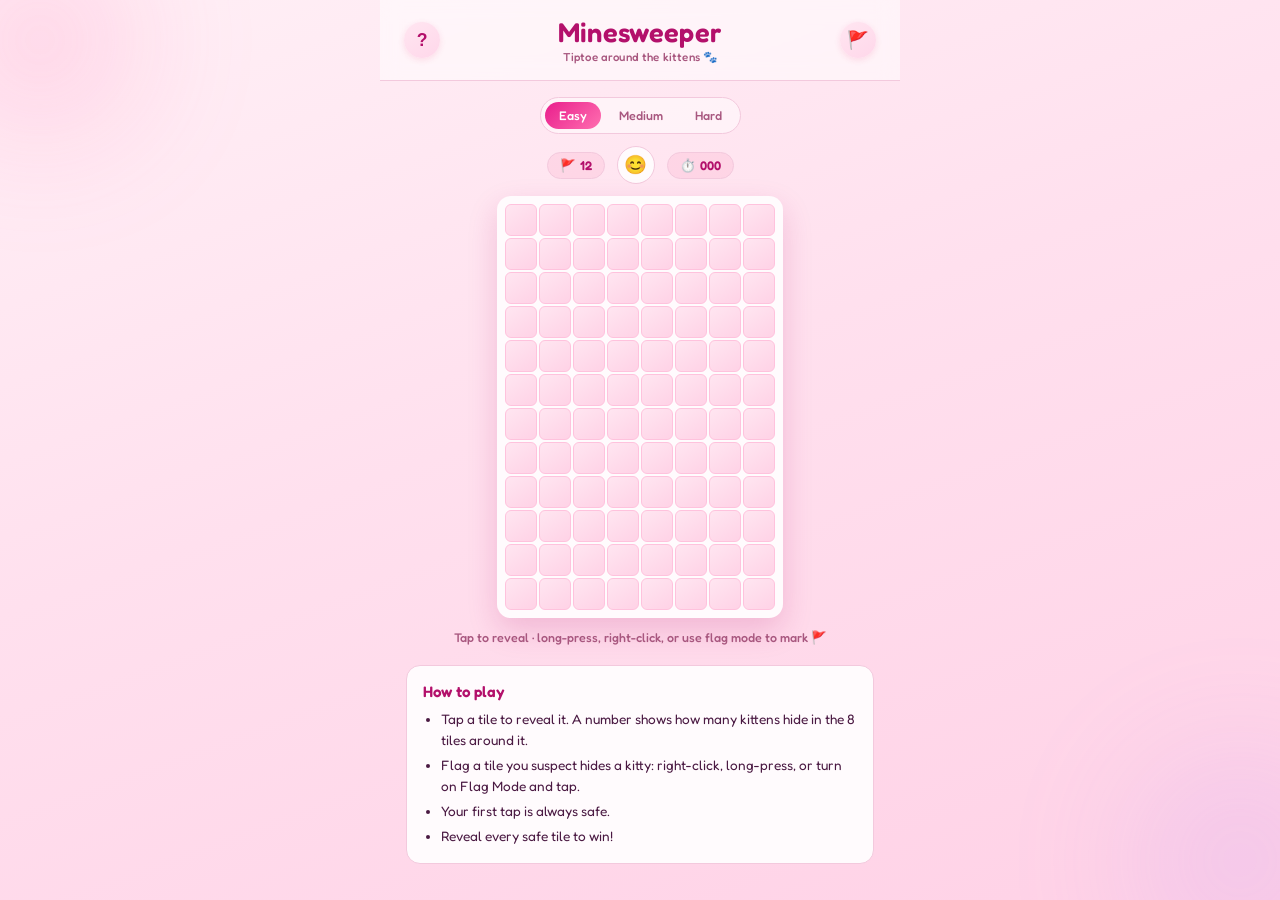
==== games/minesweeper/index.html @ 0f602da5 "Add files via upload" ====
<!DOCTYPE html>
<html lang="en">
<head>
<meta charset="UTF-8">
<meta name="viewport" content="width=device-width, initial-scale=1.0, maximum-scale=1.0, user-scalable=no, viewport-fit=cover">
<title>Minesweeper — Tiptoe Around the Kittens</title>
<link rel="icon" href="favicon.svg" type="image/svg+xml">
<link rel="preconnect" href="https://fonts.googleapis.com">
<link rel="preconnect" href="https://fonts.gstatic.com" crossorigin>
<link href="https://fonts.googleapis.com/css2?family=Fredoka:wght@400;500;600;700&display=swap" rel="stylesheet">
<link rel="stylesheet" href="style.css">
</head>
<body>
  <div class="bg-blob blob-1"></div>
  <div class="bg-blob blob-2"></div>
  <div class="bg-blob blob-3"></div>

  <header class="header">
    <div class="header-left">
      <button id="help-btn" class="icon-btn" title="How to play" aria-label="How to play">?</button>
    </div>
    <div class="title-wrap">
      <h1 class="title">Minesweeper</h1>
      <p class="subtitle">Tiptoe around the kittens 🐾</p>
    </div>
    <div class="header-actions">
      <button id="flag-mode-btn" class="icon-btn" title="Toggle flag mode" aria-label="Toggle flag mode">🚩</button>
    </div>
  </header>

  <div class="control-bar">
    <div class="difficulty-group" id="difficulty-group">
      <button class="diff-btn active" data-level="easy">Easy</button>
      <button class="diff-btn" data-level="medium">Medium</button>
      <button class="diff-btn" data-level="hard">Hard</button>
    </div>
    <div class="status-row">
      <div class="counter-badge" aria-label="Mines remaining">🚩<span id="mine-count">10</span></div>
      <button id="face-btn" class="face-btn" aria-label="Reset">😊</button>
      <div class="timer-badge" aria-label="Elapsed time">
        <span class="timer-icon">⏱️</span>
        <span id="timer" class="timer-value">000</span>
      </div>
    </div>
  </div>

  <main class="game">
    <div id="board-wrap" class="board-wrap">
      <div id="board" class="board" aria-label="Minefield"></div>
    </div>
    <p class="hint-line">Tap to reveal · long-press, right-click, or use flag mode to mark 🚩</p>

    <div class="howto">
      <h3>How to play</h3>
      <ul>
        <li>Tap a tile to reveal it. A number shows how many kittens hide in the 8 tiles around it.</li>
        <li>Flag a tile you suspect hides a kitty: right-click, long-press, or turn on Flag Mode and tap.</li>
        <li>Your first tap is always safe.</li>
        <li>Reveal every safe tile to win!</li>
      </ul>
    </div>
  </main>

  <div id="help-modal" class="modal hidden">
    <div class="modal-content">
      <button class="modal-close" id="close-help" aria-label="Close">&times;</button>
      <h2>How to Play</h2>
      <p>Reveal every tile that isn't hiding a kitty 🐾.</p>
      <ul class="rules-list">
        <li>Tap a tile to reveal it. A number shows how many kittens are hiding in the 8 tiles around it.</li>
        <li>Flag a tile you suspect hides a kitty: right-click, long-press, or turn on Flag Mode with the 🚩 button and tap.</li>
        <li>Your first tap is always safe.</li>
        <li>Reveal every safe tile to win!</li>
      </ul>
    </div>
  </div>

  <div id="end-modal" class="modal hidden">
    <div class="modal-content">
      <button class="modal-close" id="close-end" aria-label="Close">&times;</button>
      <h2 id="end-title">You win!</h2>
      <p id="end-message"></p>
      <button id="play-again-btn" class="primary-btn">Play Again</button>
    </div>
  </div>

<script src="script.js"></script>
</body>
</html>
---- games/minesweeper/style.css ----
:root {
  --space-xs: 4px;
  --space-sm: 8px;
  --space-md: 12px;
  --space-lg: 16px;
  --space-xl: 24px;

  --bg-1: #fff0f6;
  --bg-2: #ffe0ee;
  --bg-3: #ffd1e6;
  --surface: #fffbfd;
  --text: #4a1942;
  --muted: #a8577f;
  --border: #f3c9dd;

  --pink-primary: #e91e8c;
  --pink-primary-dark: #b3106b;
  --pink-soft: #ff6fb0;
  --lavender: #b48cff;
  --bad: #ff5a6e;

  --key-bg: #ffe6f1;
  --key-bg-2: #ffd7ea;
  --key-hover: #ffc4e0;

  --cell-hidden: linear-gradient(145deg, #ffe6f1, #ffd2e6);
  --cell-hidden-border: #ffc2dd;
  --cell-revealed-bg: #fff6fa;
  --cell-revealed-border: #f3c9dd;

  --n1: #6fa8ff;
  --n2: #4fbf8a;
  --n3: #ff6f8f;
  --n4: #b47cff;
  --n5: #ff9a4f;
  --n6: #3ec4c9;
  --n7: #e05fd0;
  --n8: #8a6b5c;

  --shadow: 0 4px 14px rgba(233, 30, 99, 0.16);
  --shadow-lg: 0 12px 30px rgba(179, 16, 107, 0.18);
}

* {
  box-sizing: border-box;
}

html, body {
  margin: 0;
  padding: 0;
  height: 100%;
  min-height: 100vh;
  min-height: 100dvh;
}

html {
  background: var(--bg-3);
}

body {
  position: relative;
  overflow-x: hidden;
  background: linear-gradient(160deg, var(--bg-1) 0%, var(--bg-2) 45%, var(--bg-3) 100%);
  color: var(--text);
  font-family: "Fredoka", system-ui, sans-serif;
  display: flex;
  flex-direction: column;
  align-items: center;
  -webkit-user-select: none;
  user-select: none;
}

.bg-blob {
  position: fixed;
  border-radius: 50%;
  filter: blur(64px);
  opacity: 0.35;
  z-index: 0;
  pointer-events: none;
}

.blob-1 {
  width: 260px;
  height: 260px;
  top: -90px;
  left: -90px;
  background: radial-gradient(circle, var(--pink-soft), transparent 70%);
}

.blob-2 {
  width: 300px;
  height: 300px;
  bottom: -110px;
  right: -110px;
  background: radial-gradient(circle, var(--lavender), transparent 70%);
  opacity: 0.25;
}

.blob-3 {
  display: none;
}

.header {
  position: relative;
  z-index: 1;
  width: 100%;
  max-width: 520px;
  display: flex;
  align-items: center;
  justify-content: space-between;
  padding: var(--space-lg) var(--space-xl);
  gap: var(--space-sm);
  background: rgba(255, 255, 255, 0.5);
  backdrop-filter: blur(10px);
  border-bottom: 1px solid var(--border);
}

.header-left {
  display: flex;
  align-items: center;
  gap: var(--space-sm);
  flex-shrink: 0;
}

.title-wrap {
  display: flex;
  flex-direction: column;
  align-items: center;
  flex: 1;
  min-width: 0;
}

.title {
  margin: 0;
  font-size: 1.7rem;
  font-weight: 600;
  letter-spacing: 0.02rem;
  white-space: nowrap;
  color: var(--pink-primary-dark);
}

.subtitle {
  margin: 2px 0 0;
  font-size: 0.72rem;
  color: var(--muted);
  font-weight: 500;
  letter-spacing: 0.01rem;
}

.header-actions {
  display: flex;
  gap: var(--space-sm);
}

.icon-btn {
  background: linear-gradient(145deg, var(--key-bg), var(--key-bg-2));
  border: none;
  color: var(--pink-primary-dark);
  font-size: 1.1rem;
  font-weight: 600;
  width: 36px;
  height: 36px;
  flex-shrink: 0;
  border-radius: 50%;
  cursor: pointer;
  display: flex;
  align-items: center;
  justify-content: center;
  box-shadow: 0 2px 6px rgba(233, 30, 99, 0.12);
  transition: transform 0.15s ease, background 0.15s ease;
}

.icon-btn.active {
  background: linear-gradient(135deg, var(--pink-primary), var(--pink-soft));
  color: #fff;
}

.icon-btn:hover {
  transform: scale(1.05);
}

.icon-btn:active {
  transform: scale(0.94);
}

.control-bar {
  position: relative;
  z-index: 1;
  width: 100%;
  max-width: 500px;
  display: flex;
  flex-direction: column;
  align-items: center;
  gap: var(--space-md);
  padding: var(--space-lg) var(--space-lg) 0;
}

.difficulty-group {
  display: flex;
  gap: var(--space-xs);
  background: rgba(255, 255, 255, 0.5);
  padding: 4px;
  border-radius: 999px;
  border: 1px solid var(--border);
}

.diff-btn {
  border: none;
  background: transparent;
  color: var(--muted);
  font-family: inherit;
  font-weight: 500;
  font-size: 0.78rem;
  padding: 6px 14px;
  border-radius: 999px;
  cursor: pointer;
  transition: background 0.15s ease, color 0.15s ease;
}

.diff-btn.active {
  background: linear-gradient(135deg, var(--pink-primary), var(--pink-soft));
  color: #fff;
}

.status-row {
  display: flex;
  align-items: center;
  gap: var(--space-md);
}

.counter-badge,
.timer-badge {
  display: flex;
  align-items: center;
  gap: 4px;
  padding: 5px 12px;
  background: rgba(233, 30, 99, 0.08);
  border: 1px solid var(--border);
  border-radius: 999px;
  color: var(--pink-primary-dark);
  font-weight: 600;
  font-size: 0.78rem;
  font-variant-numeric: tabular-nums;
}

.face-btn {
  width: 38px;
  height: 38px;
  border-radius: 50%;
  border: 1px solid var(--border);
  background: var(--surface);
  font-size: 1.15rem;
  cursor: pointer;
  display: flex;
  align-items: center;
  justify-content: center;
  transition: transform 0.12s ease;
}

.face-btn:hover {
  transform: scale(1.05);
}

.face-btn:active {
  transform: scale(0.94);
}

.game {
  position: relative;
  z-index: 1;
  flex: 1;
  width: 100%;
  max-width: 500px;
  display: flex;
  flex-direction: column;
  align-items: center;
  padding: var(--space-md) var(--space-lg) var(--space-xl);
  gap: var(--space-md);
}

.board-wrap {
  max-width: 100%;
  overflow-x: auto;
  padding: var(--space-sm);
  border-radius: 14px;
  background: var(--surface);
  box-shadow: var(--shadow-lg);
}

.board {
  display: grid;
  grid-template-columns: repeat(var(--cols), var(--cell-size));
  grid-template-rows: repeat(var(--rows), var(--cell-size));
  gap: 2px;
}

.cell {
  width: var(--cell-size);
  height: var(--cell-size);
  display: flex;
  align-items: center;
  justify-content: center;
  border-radius: 6px;
  background: var(--cell-hidden);
  border: 1px solid var(--cell-hidden-border);
  cursor: pointer;
  font-weight: 600;
  font-size: calc(var(--cell-size) * 0.42);
  transition: transform 0.08s ease;
}

.cell:active {
  transform: scale(0.94);
}

.cell.revealed {
  background: var(--cell-revealed-bg);
  border-color: var(--cell-revealed-border);
  cursor: default;
}

.cell.revealed:active {
  transform: none;
}

.cell.mine {
  background: linear-gradient(145deg, #ffc7dc, #ff9ec2);
}

.cell.mine.triggered {
  background: linear-gradient(145deg, #ff8fab, var(--bad));
}

.cell .paw {
  width: 60%;
  height: 60%;
}

.cell .flag {
  width: 54%;
  height: 54%;
}

.cell.n1 { color: var(--n1); }
.cell.n2 { color: var(--n2); }
.cell.n3 { color: var(--n3); }
.cell.n4 { color: var(--n4); }
.cell.n5 { color: var(--n5); }
.cell.n6 { color: var(--n6); }
.cell.n7 { color: var(--n7); }
.cell.n8 { color: var(--n8); }

.hint-line {
  margin: 0;
  font-size: 0.78rem;
  color: var(--muted);
  font-weight: 500;
  text-align: center;
}

.howto {
  width: 100%;
  background: var(--surface);
  border: 1px solid var(--border);
  border-radius: 14px;
  padding: var(--space-lg);
  margin-top: var(--space-sm);
}

.howto h3 {
  margin: 0 0 var(--space-sm);
  font-size: 0.95rem;
  font-weight: 600;
  color: var(--pink-primary-dark);
}

.howto ul {
  margin: 0;
  padding-left: 18px;
  font-size: 0.85rem;
  line-height: 1.55;
  color: var(--text);
}

.howto li + li {
  margin-top: 4px;
}

.modal {
  position: fixed;
  inset: 0;
  background: rgba(74, 25, 66, 0.4);
  backdrop-filter: blur(3px);
  display: flex;
  align-items: center;
  justify-content: center;
  z-index: 200;
  padding: var(--space-lg);
}

.modal.hidden {
  display: none;
}

.modal-content {
  background: var(--surface);
  border-radius: 16px;
  padding: var(--space-xl) var(--space-xl);
  max-width: 380px;
  width: 100%;
  position: relative;
  box-shadow: var(--shadow-lg);
  border: 1px solid var(--border);
  max-height: 85vh;
  overflow-y: auto;
}

.modal-content h2 {
  margin: 0 0 var(--space-sm);
  font-size: 1.25rem;
  font-weight: 600;
  color: var(--pink-primary-dark);
}

.modal-content p {
  margin: 0 0 var(--space-md);
  line-height: 1.5;
}

.modal-close {
  position: absolute;
  top: var(--space-md);
  right: var(--space-md);
  background: none;
  border: none;
  font-size: 1.4rem;
  color: var(--muted);
  cursor: pointer;
  line-height: 1;
}

.rules-list {
  margin: 0 0 var(--space-sm);
  padding-left: 20px;
  font-size: 0.88rem;
  line-height: 1.55;
  color: var(--text);
}

.primary-btn {
  background: var(--pink-primary);
  color: #fff;
  border: none;
  padding: 10px 26px;
  border-radius: 999px;
  font-weight: 600;
  font-size: 0.95rem;
  font-family: inherit;
  cursor: pointer;
  box-shadow: var(--shadow);
  transition: transform 0.15s ease, box-shadow 0.15s ease;
}

.primary-btn:hover {
  transform: translateY(-1px);
  box-shadow: var(--shadow-lg);
}

.primary-btn:active {
  transform: translateY(0);
}

@media (max-width: 600px) {
  .title {
    font-size: 1.3rem;
  }
  .subtitle {
    font-size: 0.64rem;
  }
  .header {
    padding: var(--space-md) var(--space-lg);
  }
  .control-bar {
    padding: var(--space-md) var(--space-md) 0;
  }
  .counter-badge,
  .timer-badge {
    padding: 4px 10px;
    font-size: 0.72rem;
  }
  .face-btn {
    width: 34px;
    height: 34px;
    font-size: 1.05rem;
  }
  .game {
    padding: var(--space-lg) var(--space-md);
  }
}
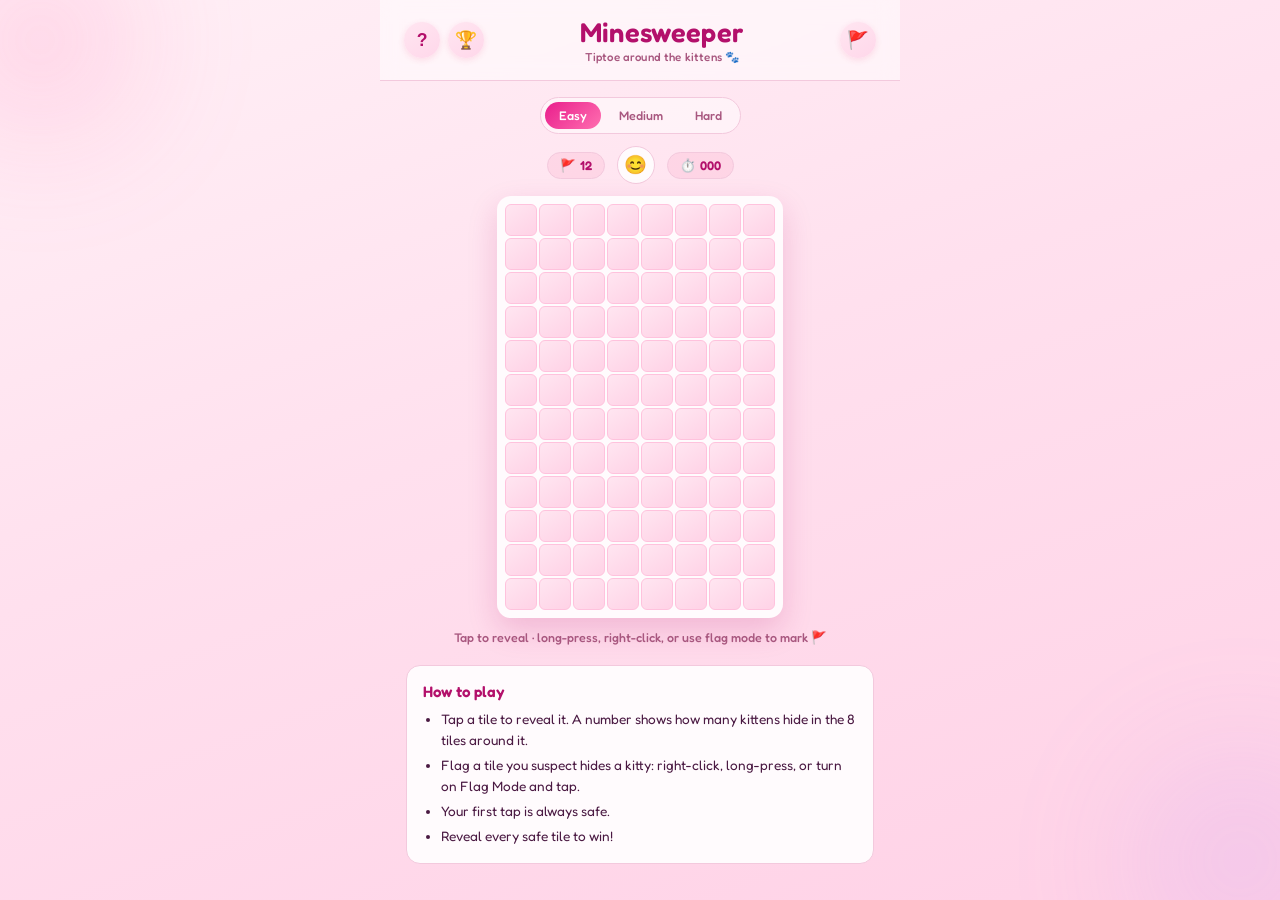
==== commit c7260d5b: "Add files via upload" ====
--- a/games/minesweeper/index.html
+++ b/games/minesweeper/index.html
@@ -18,6 +18,7 @@
   <header class="header">
     <div class="header-left">
       <button id="help-btn" class="icon-btn" title="How to play" aria-label="How to play">?</button>
+      <button id="leaderboard-btn" class="icon-btn" title="Leaderboard" aria-label="Leaderboard">🏆</button>
     </div>
     <div class="title-wrap">
       <h1 class="title">Minesweeper</h1>
@@ -84,6 +85,8 @@
     </div>
   </div>
 
+<script src="../../profiles.js"></script>
+<script src="../../sounds.js"></script>
 <script src="script.js"></script>
 </body>
 </html>
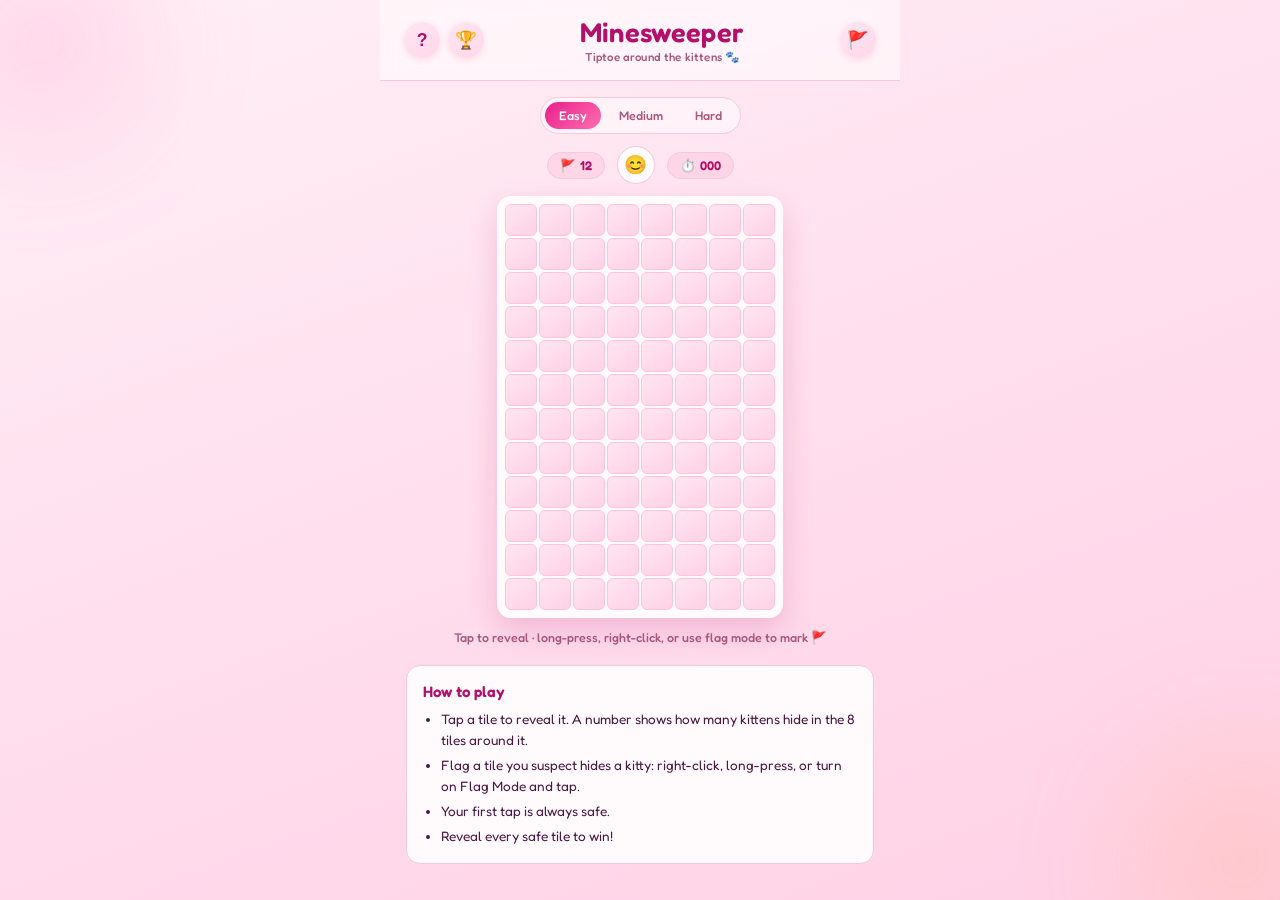
==== commit 9dba4414: "Add files via upload" ====
--- a/games/minesweeper/index.html
+++ b/games/minesweeper/index.html
@@ -4,6 +4,14 @@
 <meta charset="UTF-8">
 <meta name="viewport" content="width=device-width, initial-scale=1.0, maximum-scale=1.0, user-scalable=no, viewport-fit=cover">
 <title>Minesweeper — Tiptoe Around the Kittens</title>
+<script>
+  let lastTouchEnd = 0;
+  document.addEventListener('touchend', function (e) {
+    const now = Date.now();
+    if (now - lastTouchEnd <= 300) e.preventDefault();
+    lastTouchEnd = now;
+  }, { passive: false });
+</script>
 <link rel="icon" href="favicon.svg" type="image/svg+xml">
 <link rel="preconnect" href="https://fonts.googleapis.com">
 <link rel="preconnect" href="https://fonts.gstatic.com" crossorigin>
--- a/games/minesweeper/style.css
+++ b/games/minesweeper/style.css
@@ -51,6 +51,7 @@
   height: 100%;
   min-height: 100vh;
   min-height: 100dvh;
+  touch-action: manipulation;
 }
 
 html {
@@ -92,8 +93,8 @@
   height: 300px;
   bottom: -110px;
   right: -110px;
-  background: radial-gradient(circle, var(--lavender), transparent 70%);
-  opacity: 0.25;
+  background: radial-gradient(circle, var(--n5), transparent 70%);
+  opacity: 0.3;
 }
 
 .blob-3 {
